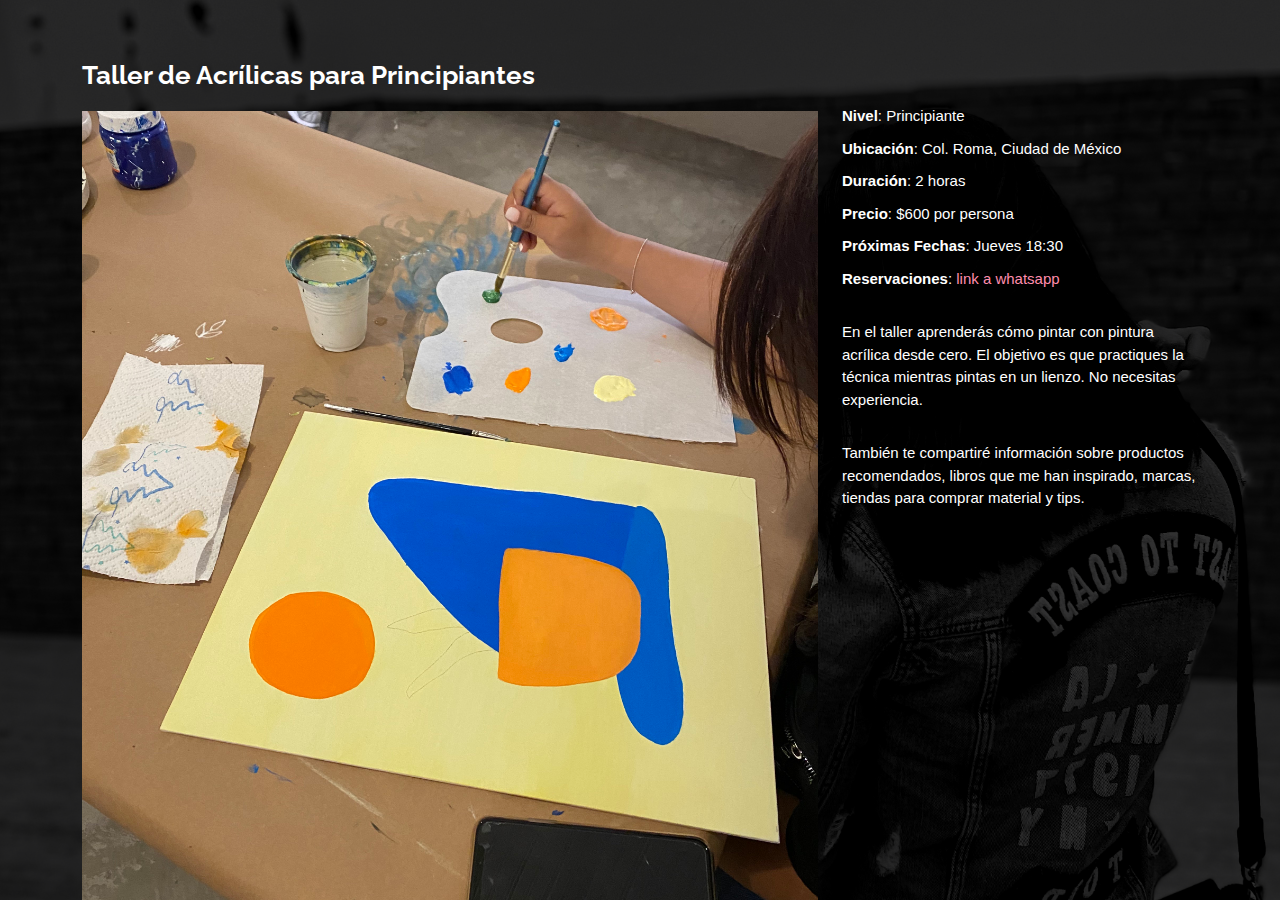
==== acrilicas.html @ c7eb0c35 "initial commit" ====
<!DOCTYPE html>
<html lang="en">

<head>
    <meta charset="utf-8">
    <meta content="width=device-width, initial-scale=1.0" name="viewport">

    <title>Sofia Nuñez - Taller de Acrílicas</title>
    <meta content="" name="description">
    <meta content="" name="keywords">

    <!-- Favicons -->
    <link href="assets/img/favicon.png" rel="icon">
    <link href="assets/img/apple-touch-icon.png" rel="apple-touch-icon">

    <!-- Google Fonts -->
    <link href="https://fonts.googleapis.com/css?family=Open+Sans:300,300i,400,400i,600,600i,700,700i|Raleway:300,300i,400,400i,500,500i,600,600i,700,700i|Poppins:300,300i,400,400i,500,500i,600,600i,700,700i" rel="stylesheet">

    <!-- Vendor CSS Files -->
    <link href="assets/vendor/bootstrap/css/bootstrap.min.css" rel="stylesheet">
    <link href="assets/vendor/bootstrap-icons/bootstrap-icons.css" rel="stylesheet">
    <link href="assets/vendor/boxicons/css/boxicons.min.css" rel="stylesheet">
    <link href="assets/vendor/glightbox/css/glightbox.min.css" rel="stylesheet">
    <link href="assets/vendor/remixicon/remixicon.css" rel="stylesheet">
    <link href="assets/vendor/swiper/swiper-bundle.min.css" rel="stylesheet">

    <!-- Template Main CSS File -->
    <link href="assets/css/style.css" rel="stylesheet">

</head>

<body>

    <main id="main">

        <!-- ======= Portfolio Details ======= -->
        <div id="portfolio-details" class="portfolio-details">
            <div class="container">

                <div class="row">

                    <div class="col-lg-8">
                        <h2 class="portfolio-title">Taller de Acrílicas para Principiantes</h2>

                        <div class="portfolio-details-slider swiper-container">
                            <div class="swiper-wrapper align-items-center">

                                <div class="swiper-slide">
                                    <img src="assets/img/portfolio/acrilica-1.jpg" width="800px;" alt="">
                                </div>

                                <div class="swiper-slide">
                                    <img src="assets/img/portfolio/portfolio-2.jpg" width="800px;" alt="">
                                </div>

                                <div class="swiper-slide">
                                    <img src="assets/img/portfolio/acrilica-2.jpg" width="800px;" alt="">
                                </div>

                            </div>
                            <div class="swiper-pagination"></div>
                        </div>

                    </div>

                    <div class="col-lg-4 portfolio-info">
                        <ul>
                            <li><strong>Nivel</strong>: Principiante</li>
                            <li><strong>Ubicación</strong>: Col. Roma, Ciudad de México</li>
                            <li><strong>Duración</strong>: 2 horas</li>
                            <li><strong>Precio</strong>: $600 por persona</li>
                            <li><strong>Próximas Fechas</strong>: Jueves 18:30</li>
                            <li><strong>Reservaciones</strong>: <a href="#">link a whatsapp</a></li>
                        </ul>

                        <p>
                            En el taller aprenderás cómo pintar con pintura acrílica desde cero. El objetivo es que practiques la técnica mientras pintas en un lienzo. No necesitas experiencia.
                        </p>
                        <p>
                            También te compartiré información sobre productos recomendados, libros que me han inspirado, marcas, tiendas para comprar material y tips.
                        </p>
                    </div>

                </div>

            </div>
        </div><!-- End Portfolio Details -->

    </main><!-- End #main -->

    <!-- Vendor JS Files -->
    <script src="assets/vendor/bootstrap/js/bootstrap.bundle.min.js"></script>
    <script src="assets/vendor/glightbox/js/glightbox.min.js"></script>
    <script src="assets/vendor/isotope-layout/isotope.pkgd.min.js"></script>
    <script src="assets/vendor/php-email-form/validate.js"></script>
    <script src="assets/vendor/purecounter/purecounter.js"></script>
    <script src="assets/vendor/swiper/swiper-bundle.min.js"></script>
    <script src="assets/vendor/waypoints/noframework.waypoints.js"></script>

    <!-- Template Main JS File -->
    <script src="assets/js/main.js"></script>

</body>

</html>
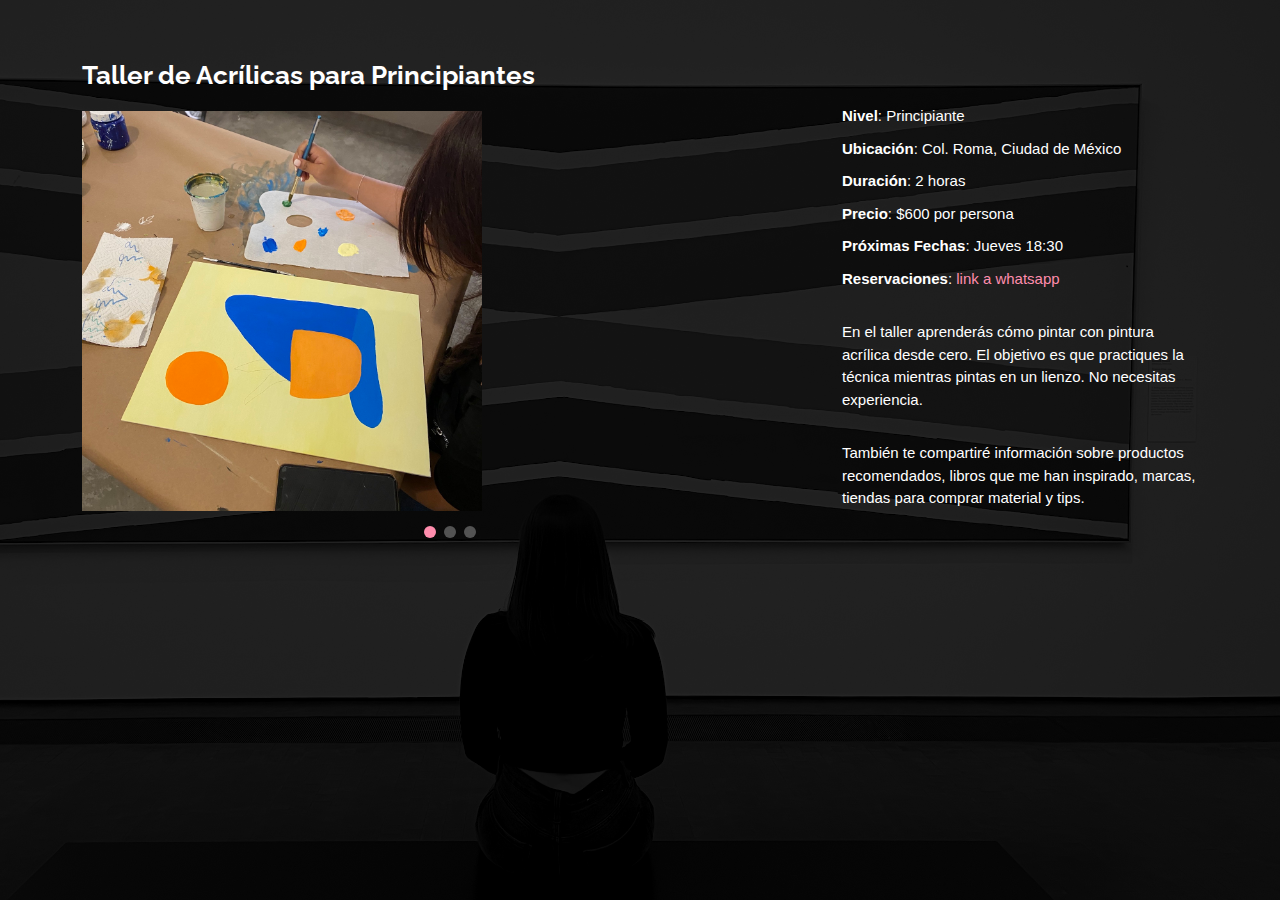
==== commit 92f51184: "Update 1" ====
--- a/acrilicas.html
+++ b/acrilicas.html
@@ -46,15 +46,15 @@
                             <div class="swiper-wrapper align-items-center">
 
                                 <div class="swiper-slide">
-                                    <img src="assets/img/portfolio/acrilica-1.jpg" width="800px;" alt="">
+                                    <img src="assets/img/portfolio/acrilica-1.jpg" width="400px;" alt="">
                                 </div>
 
                                 <div class="swiper-slide">
-                                    <img src="assets/img/portfolio/portfolio-2.jpg" width="800px;" alt="">
+                                    <img src="assets/img/portfolio/portfolio-2.jpg" width="400px;" alt="">
                                 </div>
 
                                 <div class="swiper-slide">
-                                    <img src="assets/img/portfolio/acrilica-2.jpg" width="800px;" alt="">
+                                    <img src="assets/img/portfolio/acrilica-2.jpg" width="400px;" alt="">
                                 </div>
 
                             </div>
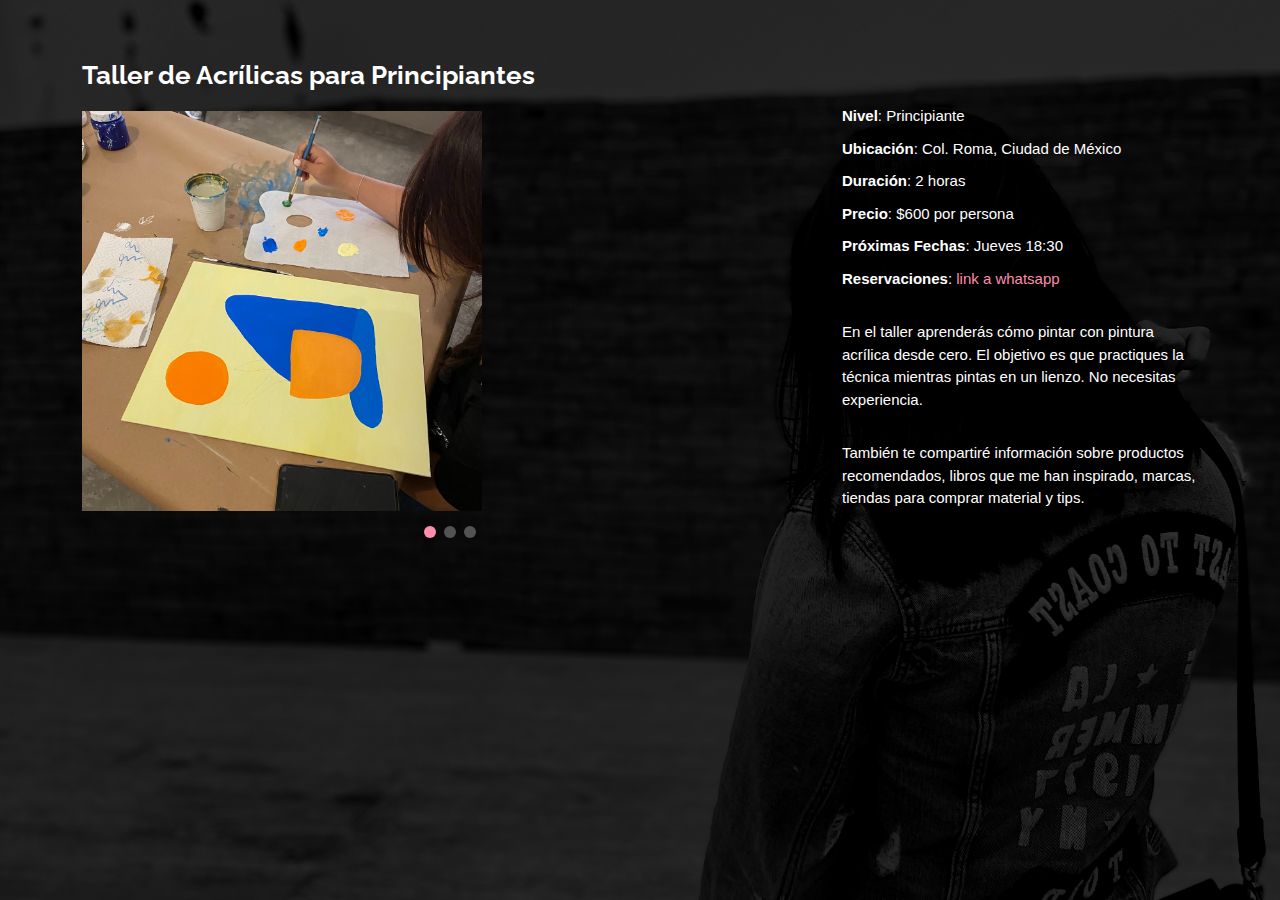
==== commit 236bfb38: "Update 2" ====
--- a/acrilicas.html
+++ b/acrilicas.html
@@ -70,7 +70,7 @@
                             <li><strong>Duración</strong>: 2 horas</li>
                             <li><strong>Precio</strong>: $600 por persona</li>
                             <li><strong>Próximas Fechas</strong>: Jueves 18:30</li>
-                            <li><strong>Reservaciones</strong>: <a href="#">link a whatsapp</a></li>
+                            <li><strong>Reservaciones</strong>: <a href="https://wa.me/525623193474">link a whatsapp</a></li>
                         </ul>
 
                         <p>
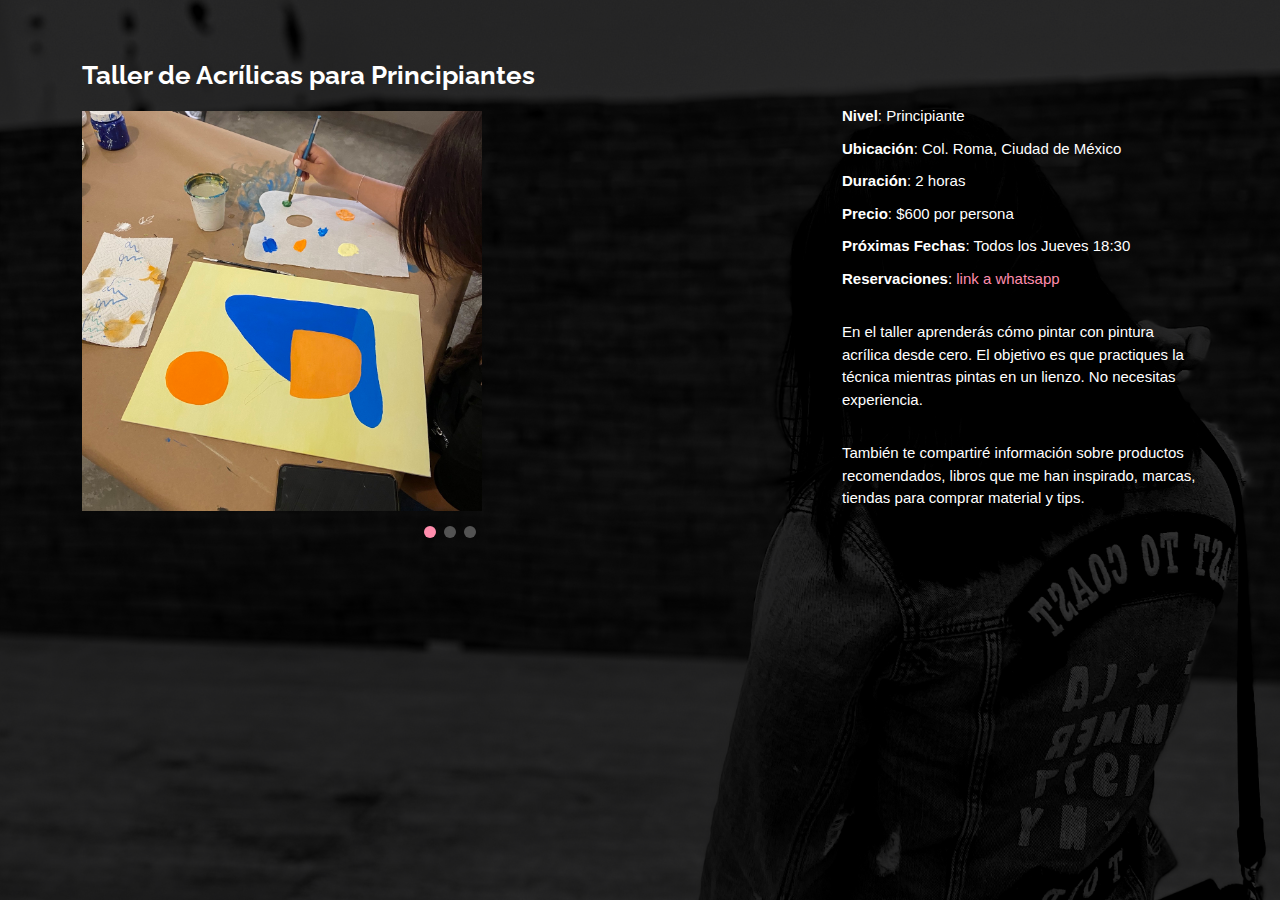
==== commit b3eaf831: "horarios" ====
--- a/acrilicas.html
+++ b/acrilicas.html
@@ -69,7 +69,7 @@
                             <li><strong>Ubicación</strong>: Col. Roma, Ciudad de México</li>
                             <li><strong>Duración</strong>: 2 horas</li>
                             <li><strong>Precio</strong>: $600 por persona</li>
-                            <li><strong>Próximas Fechas</strong>: Jueves 18:30</li>
+                            <li><strong>Próximas Fechas</strong>: Todos los Jueves 18:30</li>
                             <li><strong>Reservaciones</strong>: <a href="https://wa.me/525623193474">link a whatsapp</a></li>
                         </ul>
 
--- a/assets/css/style.css
+++ b/assets/css/style.css
@@ -1199,3 +1199,7 @@
 #header.header-top .navbar {
     margin-left: 20px;
 }
+
+#header.header-top {
+    height: 90px;
+}
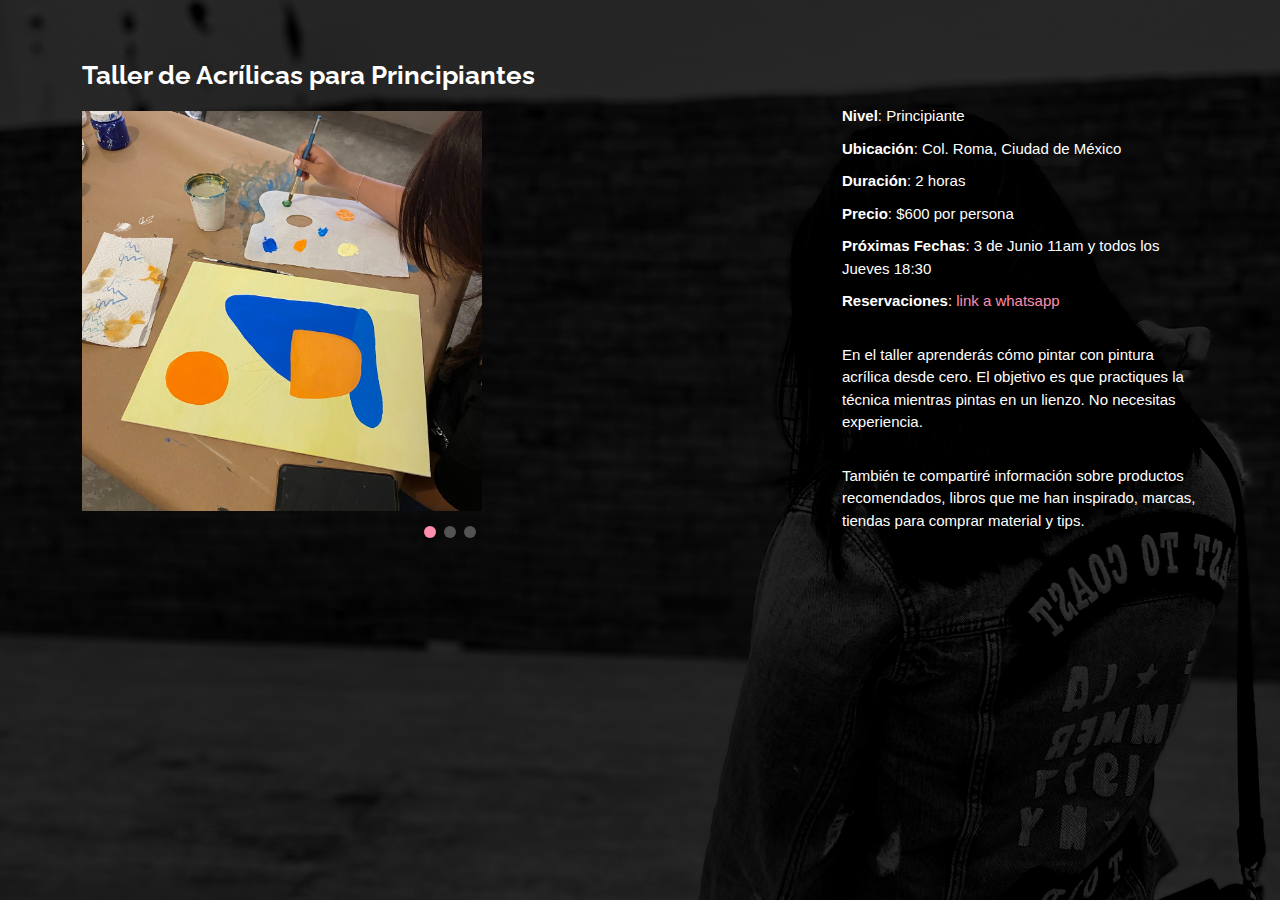
==== commit 8c4f4a8d: "Update acrilicas.html" ====
--- a/acrilicas.html
+++ b/acrilicas.html
@@ -69,7 +69,7 @@
                             <li><strong>Ubicación</strong>: Col. Roma, Ciudad de México</li>
                             <li><strong>Duración</strong>: 2 horas</li>
                             <li><strong>Precio</strong>: $600 por persona</li>
-                            <li><strong>Próximas Fechas</strong>: Todos los Jueves 18:30</li>
+                            <li><strong>Próximas Fechas</strong>: 3 de Junio 11am y todos los Jueves 18:30</li>
                             <li><strong>Reservaciones</strong>: <a href="https://wa.me/525623193474">link a whatsapp</a></li>
                         </ul>
 
--- a/assets/css/style.css
+++ b/assets/css/style.css
@@ -1203,3 +1203,12 @@
 #header.header-top {
     height: 90px;
 }
+
+.portfolio .portfolio-wrap .portfolio-links a {
+    font-size: 20px;
+    text-decoration: underline;
+}
+
+#header .social-links a {
+    font-size: 21px;
+}
